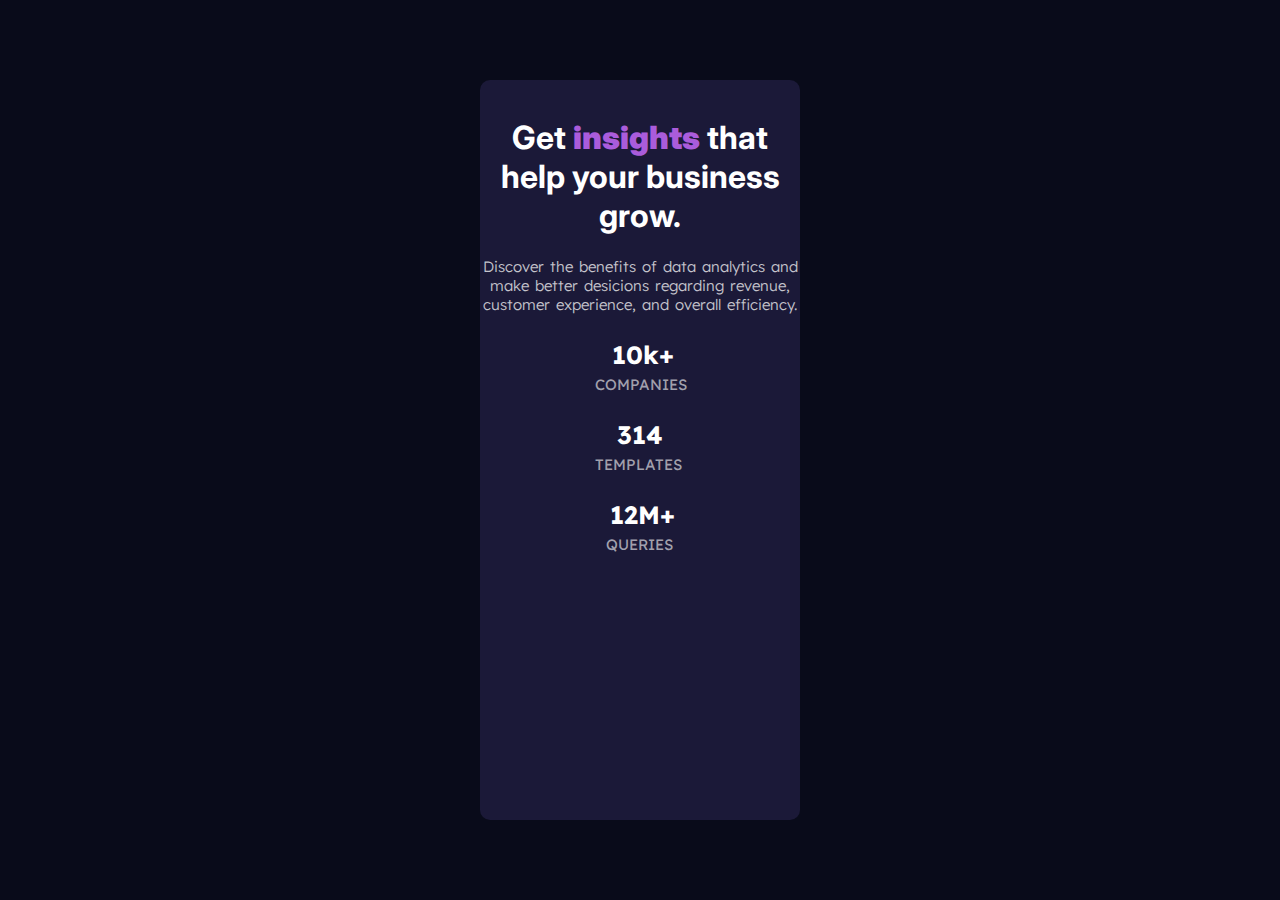
==== index.html @ 22ac8232 "Update index.html" ====
<!DOCTYPE html>
<html lang="en">
<head>
    <meta charset="UTF-8">
    <meta http-equiv="X-UA-Compatible" content="IE=edge">
    <meta name="viewport" content="width=device-width, initial-scale=1.0">
    <title>Document</title>
    <link rel="stylesheet" href="/stats.css">
    <link rel="preconnect" href="https://fonts.googleapis.com">
<link rel="preconnect" href="https://fonts.gstatic.com" crossorigin>
<link href="https://fonts.googleapis.com/css2?family=Inter:wght@400;700&display=swap" rel="stylesheet">
<link rel="preconnect" href="https://fonts.googleapis.com">
<link rel="preconnect" href="https://fonts.gstatic.com" crossorigin>
<link href="https://fonts.googleapis.com/css2?family=Lexend+Deca&display=swap" rel="stylesheet">
</head>
<body>
    <div>
        <img src="/web-dev-projects/Stats preview card/images/image-header-mobile.jpg" alt="">
        <h1>Get <b>insights</b> that help your business grow.</h1>
        <p id="mainParagraph">Discover the benefits of data analytics and make better desicions regarding revenue, customer experience, and overall efficiency.</p>
        <h3 id="compNum">10k+</h3>
        <p id="companies">COMPANIES</p>
        <h3 id="tempNum">314</h3>
        <p id="templates">TEMPLATES</p>
        <h3 id="queriesNum">12M+</h3>
        <p id="queries">QUERIES</p>
    </div>
</body>
</html>
---- stats.css ----
body{
    background-color: hsl(233, 47%, 7%);
    font-size: 15px;
}
div{
    background-color: hsl(244, 38%, 16%);
    position: absolute;
    left: 50%;
    top: 50%;
    transform: translate(-50%, -50%);
    width: 320px;
    height: 740px;
    border-radius: 10px;
}
img{
    width: 320px;
    border-radius: 7px 7px 0 0;
    opacity: 0.3;
}
h1{
    color:hsl(0, 0%, 100%);
    font-family: 'Inter', sans-serif;
    text-align: center;
    font-weight: 700;
    font-size:32px;
}
#mainParagraph{
    color: hsla(0, 0%, 100%, 0.75);
    font-family: 'Lexend Deca', sans-serif;
    text-align: center;
    word-spacing: 2px;
    font-weight: 300;
}
b{
    color: hsl(277, 64%, 61%);
}
#compNum{
    font-family: 'Lexend Deca', sans-serif;
    color: hsl(0, 0%, 100%);
    margin-left: 132px;
    font-size:25px;
}
#companies{
    font-family: 'Lexend Deca', sans-serif;
    color: hsla(0, 0%, 100%, 0.6);
    margin-left: 115px;
    margin-top: -20px;
}
#tempNum
{
    font-family: 'Lexend Deca', sans-serif;
    color: hsl(0, 0%, 100%);
    margin-left: 137px;
    font-size:25px;
}
#templates
{
    font-family: 'Lexend Deca', sans-serif;
    color: hsla(0, 0%, 100%, 0.6);
    margin-left: 115px;
    margin-top: -20px;
}
#queriesNum{
    font-family: 'Lexend Deca', sans-serif;
    color: hsl(0, 0%, 100%);
    margin-left: 130px;
    font-size:25px;
}
#queries
{
    font-family: 'Lexend Deca', sans-serif;
    color: hsla(0, 0%, 100%, 0.6);
    margin-left: 126px;
    margin-top: -20px;
}
@media only screen and (min-width: 1440px)
{
    div{
        background-color: hsl(244, 38%, 16%);
        position: absolute;
        left: 50%;
        top: 50%;
        transform: translate(-50%, -50%);
        width: 1150px;
        height: 360px;
        border-radius: 10px;
    }
    img{
       margin-left:575px;
       border-radius:0px 7px 7px 0px;
       height:360px;
       width: 575px;
       position: relative;
    }
    h1{
        margin-top: -330px;
        margin-right: 700px;
        margin-left:50px;
        text-align:justify;
        position: relative;
        letter-spacing:-1px;
    }
    #mainParagraph{
        margin-right: 700px;
        text-align: justify;
        padding-left: 50px;
        margin-top:30px;

    }
    #compNum{
        font-family: 'Lexend Deca', sans-serif;
        color: hsl(0, 0%, 100%);
        margin-left: 50px;
        margin-top:50px;
        font-size:25px;
    }
    #companies{
        font-family: 'Lexend Deca', sans-serif;
        color: hsla(0, 0%, 100%, 0.6);
        margin-left: 50px;
        margin-top: -16px;
    }
    #tempNum
    {
        font-family: 'Lexend Deca', sans-serif;
        color: hsl(0, 0%, 100%);
        margin-left: 230px;
        margin-top: -74px;
        font-size:25px;
    }
    #templates
    {
        font-family: 'Lexend Deca', sans-serif;
        color: hsla(0, 0%, 100%, 0.6);
        margin-left: 229px;
        margin-top: -16px;
    }
    #queriesNum{
        font-family: 'Lexend Deca', sans-serif;
        color: hsl(0, 0%, 100%);
        margin-left: 380px;
        margin-top:-73px;
        font-size:25px;
    }
    #queries
    {
        font-family: 'Lexend Deca', sans-serif;
        color: hsla(0, 0%, 100%, 0.6);
        margin-left: 380px;
        margin-top: -18px;
    }
}
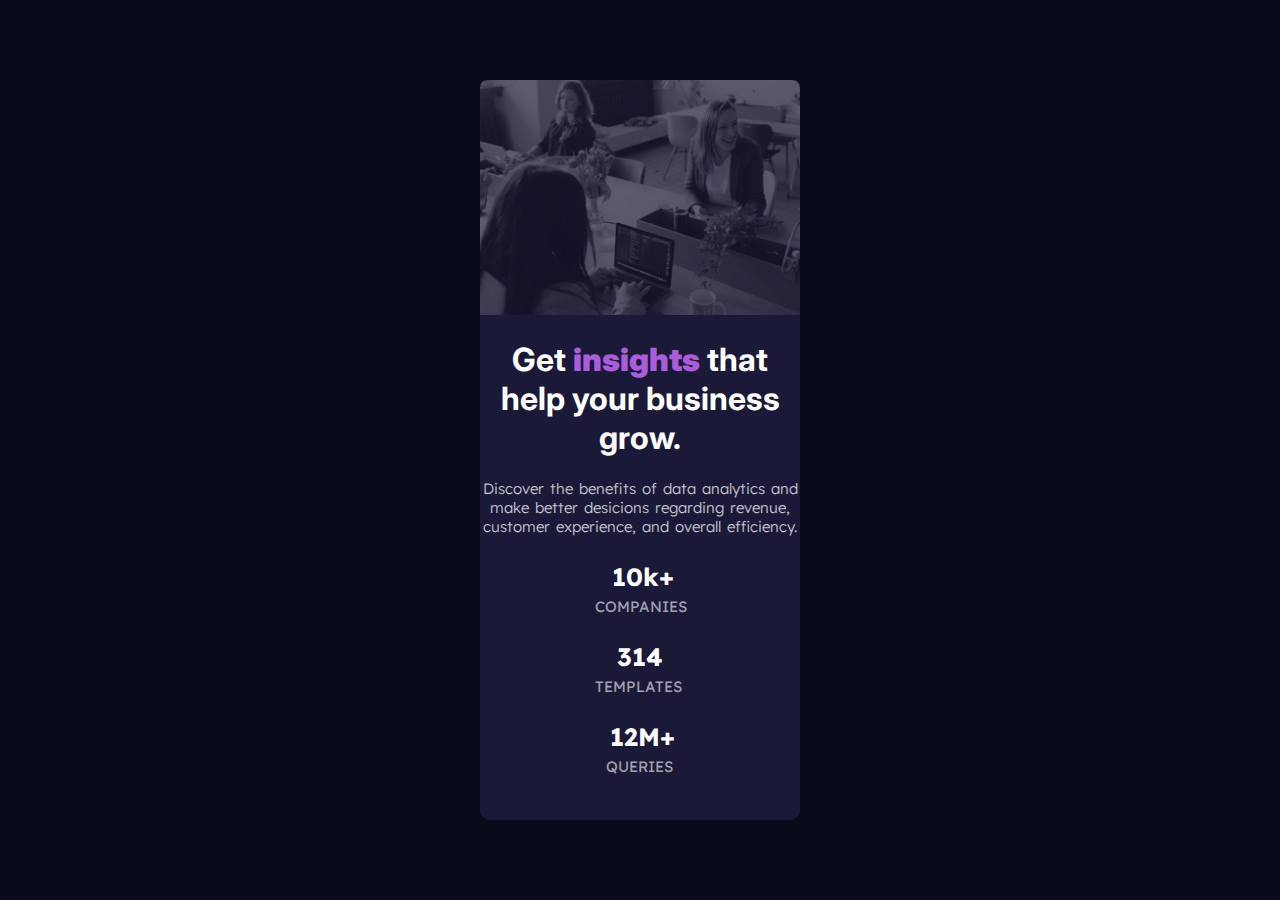
==== commit 99c546fe: "Update index.html" ====
--- a/index.html
+++ b/index.html
@@ -5,17 +5,170 @@
     <meta http-equiv="X-UA-Compatible" content="IE=edge">
     <meta name="viewport" content="width=device-width, initial-scale=1.0">
     <title>Document</title>
-    <link rel="stylesheet" href="/stats.css">
     <link rel="preconnect" href="https://fonts.googleapis.com">
 <link rel="preconnect" href="https://fonts.gstatic.com" crossorigin>
 <link href="https://fonts.googleapis.com/css2?family=Inter:wght@400;700&display=swap" rel="stylesheet">
 <link rel="preconnect" href="https://fonts.googleapis.com">
 <link rel="preconnect" href="https://fonts.gstatic.com" crossorigin>
 <link href="https://fonts.googleapis.com/css2?family=Lexend+Deca&display=swap" rel="stylesheet">
+    <style>
+        body{
+    background-color: hsl(233, 47%, 7%);
+    font-size: 15px;
+}
+div{
+    background-color: hsl(244, 38%, 16%);
+    position: absolute;
+    left: 50%;
+    top: 50%;
+    transform: translate(-50%, -50%);
+    width: 320px;
+    height: 740px;
+    border-radius: 10px;
+}
+img{
+    width: 320px;
+    border-radius: 7px 7px 0 0;
+    opacity: 0.3;
+}
+h1{
+    color:hsl(0, 0%, 100%);
+    font-family: 'Inter', sans-serif;
+    text-align: center;
+    font-weight: 700;
+    font-size:32px;
+}
+#mainParagraph{
+    color: hsla(0, 0%, 100%, 0.75);
+    font-family: 'Lexend Deca', sans-serif;
+    text-align: center;
+    word-spacing: 2px;
+    font-weight: 300;
+}
+b{
+    color: hsl(277, 64%, 61%);
+}
+#compNum{
+    font-family: 'Lexend Deca', sans-serif;
+    color: hsl(0, 0%, 100%);
+    margin-left: 132px;
+    font-size:25px;
+}
+#companies{
+    font-family: 'Lexend Deca', sans-serif;
+    color: hsla(0, 0%, 100%, 0.6);
+    margin-left: 115px;
+    margin-top: -20px;
+}
+#tempNum
+{
+    font-family: 'Lexend Deca', sans-serif;
+    color: hsl(0, 0%, 100%);
+    margin-left: 137px;
+    font-size:25px;
+}
+#templates
+{
+    font-family: 'Lexend Deca', sans-serif;
+    color: hsla(0, 0%, 100%, 0.6);
+    margin-left: 115px;
+    margin-top: -20px;
+}
+#queriesNum{
+    font-family: 'Lexend Deca', sans-serif;
+    color: hsl(0, 0%, 100%);
+    margin-left: 130px;
+    font-size:25px;
+}
+#queries
+{
+    font-family: 'Lexend Deca', sans-serif;
+    color: hsla(0, 0%, 100%, 0.6);
+    margin-left: 126px;
+    margin-top: -20px;
+}
+@media only screen and (min-width: 1440px)
+{
+    div{
+        background-color: hsl(244, 38%, 16%);
+        position: absolute;
+        left: 50%;
+        top: 50%;
+        transform: translate(-50%, -50%);
+        width: 1150px;
+        height: 360px;
+        border-radius: 10px;
+    }
+    img{
+       margin-left:575px;
+       border-radius:0px 7px 7px 0px;
+       height:360px;
+       width: 575px;
+       position: relative;
+    }
+    h1{
+        margin-top: -330px;
+        margin-right: 700px;
+        margin-left:50px;
+        text-align:justify;
+        position: relative;
+        letter-spacing:-1px;
+    }
+    #mainParagraph{
+        margin-right: 700px;
+        text-align: justify;
+        padding-left: 50px;
+        margin-top:30px;
+
+    }
+    #compNum{
+        font-family: 'Lexend Deca', sans-serif;
+        color: hsl(0, 0%, 100%);
+        margin-left: 50px;
+        margin-top:50px;
+        font-size:25px;
+    }
+    #companies{
+        font-family: 'Lexend Deca', sans-serif;
+        color: hsla(0, 0%, 100%, 0.6);
+        margin-left: 50px;
+        margin-top: -16px;
+    }
+    #tempNum
+    {
+        font-family: 'Lexend Deca', sans-serif;
+        color: hsl(0, 0%, 100%);
+        margin-left: 230px;
+        margin-top: -74px;
+        font-size:25px;
+    }
+    #templates
+    {
+        font-family: 'Lexend Deca', sans-serif;
+        color: hsla(0, 0%, 100%, 0.6);
+        margin-left: 229px;
+        margin-top: -16px;
+    }
+    #queriesNum{
+        font-family: 'Lexend Deca', sans-serif;
+        color: hsl(0, 0%, 100%);
+        margin-left: 380px;
+        margin-top:-73px;
+        font-size:25px;
+    }
+    #queries
+    {
+        font-family: 'Lexend Deca', sans-serif;
+        color: hsla(0, 0%, 100%, 0.6);
+        margin-left: 380px;
+        margin-top: -18px;
+    }
+}
+    </style>
 </head>
 <body>
     <div>
-        <img src="/web-dev-projects/Stats preview card/images/image-header-mobile.jpg" alt="">
+        <img src="/images/image-header-mobile.jpg" alt="">
         <h1>Get <b>insights</b> that help your business grow.</h1>
         <p id="mainParagraph">Discover the benefits of data analytics and make better desicions regarding revenue, customer experience, and overall efficiency.</p>
         <h3 id="compNum">10k+</h3>
